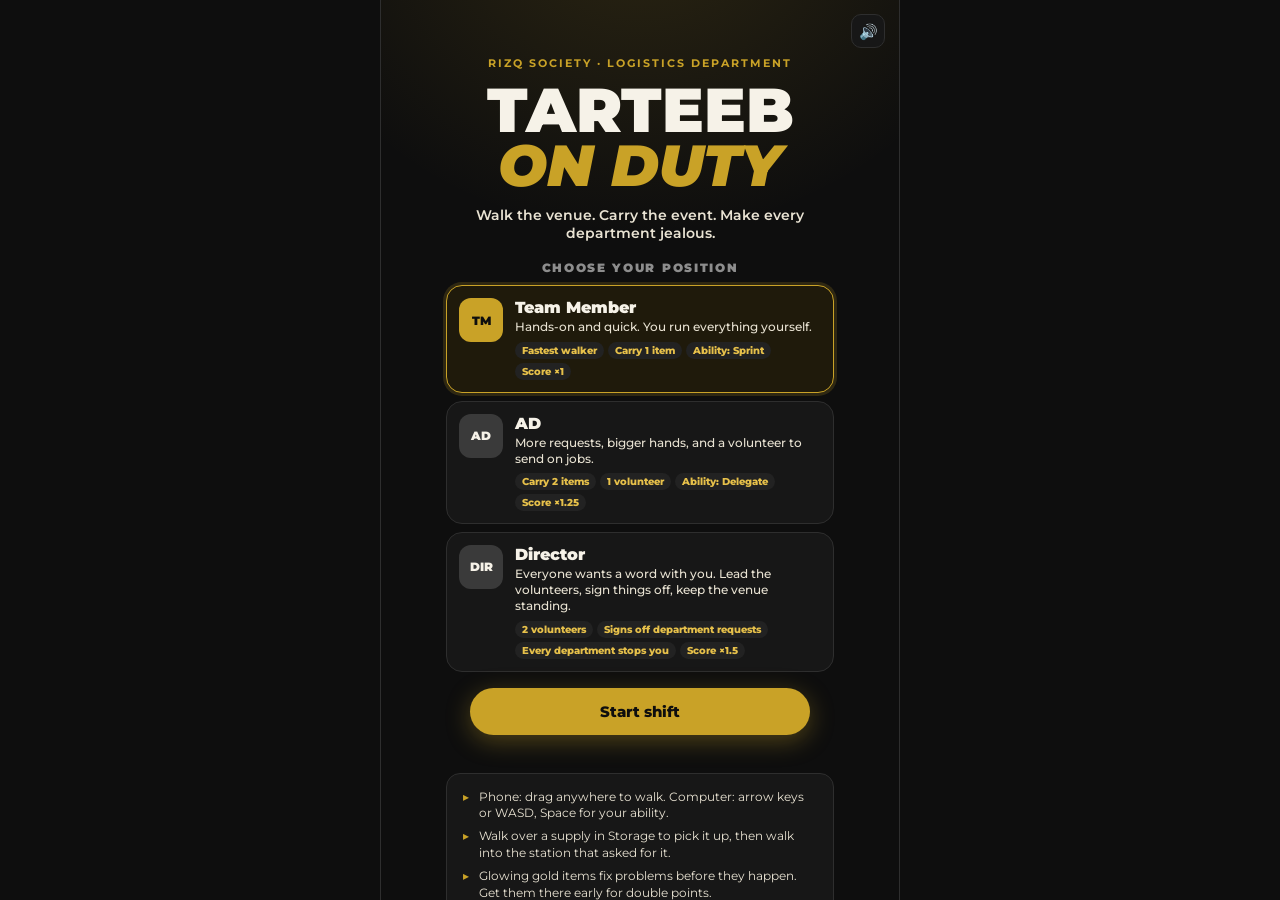
==== tarteeb-world/index.html @ 691866de "Add Tarteeb: On Duty, a 2D walk-around game with positions Top-down venue game in tarteeb-world/: wa" ====
<!doctype html>
<html lang="en">
<head>
  <meta charset="utf-8">
  <meta name="viewport" content="width=device-width, initial-scale=1, viewport-fit=cover">
  <meta name="theme-color" content="#0E0E0E">
  <title>Tarteeb On Duty</title>
  <meta name="description" content="Walk the venue as a Tarteeb Team Member, AD or Director.">
  <link rel="preconnect" href="https://fonts.googleapis.com">
  <link rel="preconnect" href="https://fonts.gstatic.com" crossorigin>
  <link href="https://fonts.googleapis.com/css2?family=Montserrat:wght@500;600;700;800;900&display=swap" rel="stylesheet">
  <link rel="stylesheet" href="style.css">
</head>
<body>
  <div id="app">

    <!-- START: choose position -->
    <section id="screen-start" class="screen active" aria-label="Start">
      <button class="icon-btn mute-btn start-mute" type="button" aria-label="Mute sound">🔊</button>
      <div class="start-inner">
        <p class="kicker" data-text="meta.org"></p>
        <h1 class="logo"><span class="logo-a">Tarteeb</span><span class="logo-b">On Duty</span></h1>
        <p class="tagline" data-text="meta.tagline"></p>
        <h2 class="section-title" data-text="ui.choosePosition"></h2>
        <div class="positions" id="positions" role="radiogroup"></div>
        <button class="btn btn-primary" id="btn-start" type="button" data-text="ui.startButton"></button>
        <p class="best" id="start-best"></p>
        <ul class="howto" id="howto"></ul>
      </div>
    </section>

    <!-- GAME -->
    <section id="screen-game" class="screen" aria-label="Game">
      <header class="hud">
        <div class="hud-row">
          <span class="badge" id="hud-badge">TM</span>
          <div class="hud-stat"><span class="hud-label" data-text="ui.score"></span><span class="hud-value" id="hud-score">0</span></div>
          <div class="hud-carry"><span class="hud-label" data-text="ui.carrying"></span><span id="hud-carry" class="carry-icons"></span></div>
          <div class="hud-stat hud-timer"><span class="hud-label" data-text="ui.time"></span><span class="hud-value" id="hud-timer">0</span></div>
          <button class="icon-btn mute-btn" type="button" aria-label="Mute sound">🔊</button>
          <button class="icon-btn" id="btn-pause" type="button" aria-label="Pause">⏸</button>
        </div>
        <div class="meter"><div class="meter-fill" id="meter-fill"></div><span class="meter-text" id="meter-text"></span></div>
        <div class="tasks" id="tasks" aria-label="Open requests"></div>
      </header>
      <div id="stage-wrap">
        <canvas id="canvas"></canvas>
        <div id="toasts" aria-live="polite"></div>
        <div id="floaters"></div>
        <button class="ability" id="btn-ability" type="button"><span class="ability-name" id="ability-name"></span><span class="ability-cd" id="ability-cd"></span></button>
      </div>
    </section>

    <!-- RESULTS -->
    <section id="screen-results" class="screen" aria-label="Shift report">
      <div class="res-inner">
        <p class="kicker" data-text="results.kicker"></p>
        <h2 class="res-title" id="res-title"></h2>
        <div class="res-score" id="res-score">0</div>
        <div class="res-best" id="res-best"></div>
        <div class="res-rank"><span class="hud-label" data-text="results.rankLabel"></span><span id="res-rank"></span></div>
        <table class="res-table" id="res-table"></table>
        <p class="res-final" id="res-final"></p>
        <div class="res-actions">
          <button class="btn btn-primary" id="btn-again" type="button" data-text="results.again"></button>
          <button class="btn btn-ghost" id="btn-change" type="button" data-text="results.change"></button>
          <button class="btn btn-ghost" id="btn-share" type="button" data-text="results.challenge"></button>
        </div>
        <p class="share-status" id="share-status" aria-live="polite"></p>
        <textarea class="share-fallback" id="share-fallback" readonly hidden rows="3" aria-label="Share text"></textarea>
      </div>
    </section>

    <div id="overlay" class="overlay" hidden>
      <div class="card" role="dialog" aria-modal="true">
        <h2 class="card-title" id="card-title"></h2>
        <p class="card-body" id="card-body"></p>
        <div class="card-actions" id="card-actions"></div>
      </div>
    </div>
    <div id="confetti" aria-hidden="true"></div>
  </div>

  <script src="content.js"></script>
  <script src="game.js"></script>
</body>
</html>
---- tarteeb-world/style.css ----
:root {
  --gold: #C9A227;
  --gold-hi: #E6C04A;
  --gold-lo: #8C6F12;
  --ink: #0E0E0E;
  --ink-2: #171717;
  --ink-3: #222222;
  --line: #2E2E2E;
  --paper: #F6F2E8;
  --paper-2: #E9E3D3;
  --grey: #8D8D8D;
  --grey-2: #5E5E5E;
  --grey-3: #3A3A3A;
  --good: #43C47E;
  --bad: #E5484D;
  --font: 'Montserrat', system-ui, -apple-system, 'Segoe UI', Roboto, sans-serif;
}
* { box-sizing: border-box; }
html, body { margin: 0; height: 100%; background: var(--ink); color: var(--paper); font-family: var(--font); overflow: hidden; overscroll-behavior: none; -webkit-tap-highlight-color: transparent; }
button { font-family: inherit; }
#app { position: relative; width: 100%; max-width: 520px; height: 100vh; height: 100dvh; margin: 0 auto; overflow: hidden; user-select: none; -webkit-user-select: none; background: radial-gradient(120% 60% at 50% -10%, rgba(201,162,39,.16), transparent 60%), var(--ink); }
@media (min-width: 521px) { #app { border-left: 1px solid var(--line); border-right: 1px solid var(--line); } }
.screen { position: absolute; inset: 0; display: none; }
.screen.active { display: flex; }

.btn { appearance: none; border: 0; border-radius: 999px; padding: 14px 26px; font-size: 15px; font-weight: 800; cursor: pointer; transition: transform .12s ease, background .2s ease; }
.btn:active { transform: scale(.96); }
.btn-primary { background: var(--gold); color: var(--ink); box-shadow: 0 6px 24px rgba(201,162,39,.35); }
.btn-primary:hover { background: var(--gold-hi); }
.btn-ghost { background: transparent; color: var(--paper); border: 1.5px solid var(--grey-3); }
.icon-btn { appearance: none; border: 1px solid var(--line); background: var(--ink-2); color: var(--paper); width: 34px; height: 34px; border-radius: 10px; font-size: 15px; cursor: pointer; flex: none; }
.mute-btn.muted { color: var(--grey); }

/* START */
#screen-start { overflow-y: auto; touch-action: pan-y; justify-content: center; }
.start-inner { width: 100%; max-width: 420px; padding: 56px 16px 32px; padding-top: max(56px, calc(env(safe-area-inset-top) + 44px)); text-align: center; }
.start-mute { position: absolute; top: max(14px, env(safe-area-inset-top)); right: 14px; z-index: 2; }
.kicker { color: var(--gold); font-size: 11px; font-weight: 700; letter-spacing: .18em; text-transform: uppercase; margin: 0 0 12px; }
.logo { margin: 0; line-height: .92; font-weight: 900; text-transform: uppercase; }
.logo-a { display: block; font-size: clamp(44px, 14vw, 62px); }
.logo-b { display: block; font-size: clamp(40px, 13vw, 58px); color: var(--gold); font-style: italic; }
.tagline { color: var(--paper-2); font-size: 14px; font-weight: 600; margin: 14px auto 18px; max-width: 330px; }
.section-title { font-size: 12px; font-weight: 900; text-transform: uppercase; letter-spacing: .14em; color: var(--grey); margin: 0 0 10px; }
.positions { display: flex; flex-direction: column; gap: 8px; margin-bottom: 16px; text-align: left; }
.pos {
  appearance: none; width: 100%; display: flex; gap: 12px; align-items: flex-start; cursor: pointer;
  padding: 12px; border-radius: 16px; background: var(--ink-2); border: 1.5px solid var(--line); color: var(--paper); text-align: left;
  transition: border-color .15s ease, background .15s ease;
}
.pos[aria-checked="true"] { border-color: var(--gold); background: #1f1a0b; box-shadow: 0 0 0 3px rgba(201,162,39,.18); }
.pos-badge { flex: none; width: 44px; height: 44px; border-radius: 12px; background: var(--grey-3); color: var(--paper); display: flex; align-items: center; justify-content: center; font-weight: 900; font-size: 12px; }
.pos[aria-checked="true"] .pos-badge { background: var(--gold); color: var(--ink); }
.pos-info { flex: 1; min-width: 0; }
.pos-name { display: block; font-size: 16px; font-weight: 900; }
.pos-blurb { display: block; font-size: 12px; font-weight: 500; color: var(--paper-2); margin: 2px 0 6px; line-height: 1.35; }
.pos-perks { display: flex; flex-wrap: wrap; gap: 4px; }
.pos-perks span { font-size: 10px; font-weight: 800; padding: 2px 7px; border-radius: 999px; background: var(--ink-3); color: var(--gold-hi); }
#btn-start { position: sticky; bottom: max(14px, env(safe-area-inset-bottom)); z-index: 3; width: 100%; max-width: 340px; }
.best { color: var(--grey); font-size: 12px; font-weight: 600; margin: 10px 0 16px; min-height: 1em; }
.howto { list-style: none; margin: 0; padding: 12px 14px; border: 1px solid var(--line); border-radius: 14px; background: var(--ink-2); text-align: left; font-size: 12px; color: var(--paper-2); }
.howto li { padding: 3px 0 3px 18px; position: relative; line-height: 1.4; }
.howto li::before { content: '▸'; position: absolute; left: 2px; color: var(--gold); }

/* HUD */
#screen-game { flex-direction: column; }
.hud { flex: none; padding: 8px 10px 6px; padding-top: max(8px, env(safe-area-inset-top)); border-bottom: 1px solid var(--line); background: var(--ink); z-index: 3; }
.hud-row { display: flex; align-items: center; gap: 8px; }
.badge { flex: none; background: var(--gold); color: var(--ink); font-size: 11px; font-weight: 900; padding: 4px 7px; border-radius: 8px; }
.hud-stat { display: flex; flex-direction: column; min-width: 52px; }
.hud-label { font-size: 9px; font-weight: 700; color: var(--grey); text-transform: uppercase; letter-spacing: .12em; }
.hud-value { font-size: 19px; font-weight: 900; color: var(--gold); font-variant-numeric: tabular-nums; line-height: 1.1; }
.hud-carry { flex: 1; min-width: 0; display: flex; flex-direction: column; align-items: center; }
.carry-icons { font-size: 18px; line-height: 1.2; min-height: 22px; }
.carry-icons .slot { display: inline-block; width: 24px; height: 22px; margin: 0 1px; border-radius: 6px; border: 1px dashed var(--grey-3); vertical-align: middle; }
.carry-icons .slot.full { border: 1px solid var(--gold); background: #231e0d; text-align: center; font-size: 15px; line-height: 20px; }
.hud-timer { align-items: flex-end; }
.hud-timer.urgent .hud-value { color: var(--bad); animation: pulse .5s ease-in-out infinite alternate; }
.meter { position: relative; height: 16px; margin-top: 6px; background: var(--ink-3); border-radius: 999px; overflow: hidden; border: 1px solid var(--line); }
.meter-fill { position: absolute; inset: 0 auto 0 0; width: 0; background: linear-gradient(90deg, var(--gold-lo), var(--gold), var(--gold-hi)); transition: width .25s ease, background .25s ease; }
.meter-fill.low { background: linear-gradient(90deg, #7a1e21, var(--bad)); }
.meter-text { position: absolute; inset: 0; display: flex; align-items: center; justify-content: center; font-size: 9px; font-weight: 800; letter-spacing: .08em; text-transform: uppercase; text-shadow: 0 1px 2px rgba(0,0,0,.7); }
.tasks { display: flex; gap: 5px; margin-top: 6px; min-height: 30px; overflow: hidden; }
.task { position: relative; flex: 0 0 auto; display: flex; align-items: center; gap: 4px; padding: 4px 7px 6px; border-radius: 9px; background: var(--ink-2); border: 1px solid var(--line); font-size: 10px; font-weight: 800; white-space: nowrap; overflow: hidden; }
.task .t-emoji { font-size: 14px; }
.task .t-bar { position: absolute; left: 0; bottom: 0; height: 3px; background: var(--gold); }
.task.fix { border-color: var(--gold); background: #2a220a; }
.task.live { border-color: var(--bad); background: #2a1415; }
.task.live .t-bar { background: var(--bad); }
.task.urgent .t-bar { background: var(--bad); }

/* PLAYFIELD */
#stage-wrap { position: relative; flex: 1; min-height: 0; touch-action: none; }
#canvas { position: absolute; inset: 0; width: 100%; height: 100%; display: block; }
#toasts { position: absolute; top: 8px; left: 8px; right: 8px; z-index: 5; display: flex; flex-direction: column; gap: 5px; pointer-events: none; }
.toast { align-self: flex-start; max-width: 92%; background: #262626; border: 1px solid #3a3a3a; color: #d3d3d3; border-radius: 4px 14px 14px 14px; padding: 6px 10px; font-size: 11.5px; font-weight: 600; line-height: 1.3; box-shadow: 0 8px 20px rgba(0,0,0,.5); animation: toastIn .25s ease both; }
.toast b { display: block; font-size: 9px; font-weight: 800; letter-spacing: .1em; text-transform: uppercase; color: var(--grey); margin-bottom: 1px; }
.toast.gold { background: var(--gold); color: var(--ink); border-color: var(--gold-hi); font-weight: 900; }
.toast.gold b { color: var(--gold-lo); }
.toast.out { animation: toastOut .3s ease forwards; }
#floaters { position: absolute; inset: 0; pointer-events: none; z-index: 4; overflow: hidden; }
.floater { position: absolute; transform: translate(-50%, -50%); font-weight: 900; font-size: 15px; white-space: nowrap; color: var(--gold-hi); text-shadow: 0 2px 6px rgba(0,0,0,.85); animation: floatUp 1s ease-out forwards; }
.floater.bad { color: var(--bad); font-size: 13px; }
.floater.big { font-size: 19px; text-transform: uppercase; }
.ability {
  position: absolute; right: 12px; bottom: max(14px, env(safe-area-inset-bottom)); z-index: 6;
  width: 82px; height: 82px; border-radius: 50%; border: 2px solid var(--gold-hi);
  background: radial-gradient(circle at 35% 30%, var(--gold-hi), var(--gold) 60%, var(--gold-lo));
  color: var(--ink); font-weight: 900; font-size: 12px; cursor: pointer;
  display: flex; flex-direction: column; align-items: center; justify-content: center;
  box-shadow: 0 8px 24px rgba(201,162,39,.4);
}
.ability.cooling { filter: grayscale(.85) brightness(.6); }
.ability-cd { font-size: 16px; }
.shake { animation: shake .35s ease; }

/* RESULTS */
#screen-results { overflow-y: auto; touch-action: pan-y; }
.res-inner { width: 100%; max-width: 420px; margin: 0 auto; padding: 28px 16px 32px; padding-top: max(28px, env(safe-area-inset-top)); text-align: center; }
.res-title { margin: 0 0 8px; font-size: clamp(24px, 7.5vw, 32px); font-weight: 900; text-transform: uppercase; line-height: 1.05; }
.res-score { font-size: clamp(44px, 14vw, 60px); font-weight: 900; color: var(--gold); line-height: 1.05; font-variant-numeric: tabular-nums; }
.res-best { font-size: 12px; font-weight: 700; color: var(--grey); min-height: 1.3em; }
.res-best.new { display: inline-block; color: var(--ink); background: var(--gold); border-radius: 999px; padding: 2px 10px; font-weight: 900; }
.res-rank { display: flex; flex-direction: column; align-items: center; margin: 12px 0 14px; }
.res-rank #res-rank { margin-top: 4px; font-size: 18px; font-weight: 900; border: 1.5px solid var(--gold); border-radius: 12px; padding: 6px 14px; }
.res-table { width: 100%; border-collapse: collapse; font-size: 13px; text-align: left; background: var(--ink-2); border: 1px solid var(--line); border-radius: 14px; overflow: hidden; }
.res-table td { padding: 8px 12px; border-bottom: 1px solid var(--line); }
.res-table tr:last-child td { border-bottom: 0; }
.res-table td:last-child { text-align: right; font-weight: 900; color: var(--gold-hi); }
.res-final { margin: 18px auto; max-width: 340px; font-size: 16px; font-weight: 900; line-height: 1.3; }
.res-actions { display: flex; flex-direction: column; gap: 10px; max-width: 340px; margin: 0 auto; }
.share-status { min-height: 1.3em; margin: 12px 0 6px; font-size: 13px; font-weight: 800; color: var(--gold); }
.share-status.err { color: var(--paper-2); font-weight: 600; }
.share-fallback { width: 100%; max-width: 340px; font: 600 13px var(--font); padding: 10px; border-radius: 10px; border: 1.5px solid var(--gold); background: var(--ink-2); color: var(--paper); resize: none; user-select: text; -webkit-user-select: text; }

/* OVERLAY */
.overlay { position: absolute; inset: 0; z-index: 50; display: flex; align-items: center; justify-content: center; padding: 16px; background: rgba(8,8,8,.78); backdrop-filter: blur(4px); -webkit-backdrop-filter: blur(4px); }
.overlay[hidden] { display: none; }
.card { width: 100%; max-width: 360px; background: var(--paper); color: var(--ink); border-radius: 20px; padding: 22px 20px 20px; box-shadow: 0 30px 60px rgba(0,0,0,.6); }
.card-title { margin: 0 0 8px; font-size: 22px; font-weight: 900; }
.card-body { margin: 0; font-size: 14px; line-height: 1.45; color: #2b2b2b; }
.card-actions { display: flex; flex-wrap: wrap; gap: 10px; margin-top: 18px; }
.card-actions .btn { flex: 1 1 auto; }
.card .btn-ghost { color: var(--ink); border-color: #c9c2b0; }

/* CONFETTI */
#confetti { position: absolute; inset: 0; pointer-events: none; z-index: 60; overflow: hidden; }
.confetto { position: absolute; top: -12px; width: 8px; height: 12px; border-radius: 2px; animation: confetto var(--dur, 1.8s) cubic-bezier(.25,.6,.4,1) forwards; }

@keyframes pulse { from { opacity: 1; } to { opacity: .55; } }
@keyframes toastIn { from { opacity: 0; transform: translateY(-8px); } to { opacity: 1; transform: none; } }
@keyframes toastOut { to { opacity: 0; transform: translateY(-6px); } }
@keyframes floatUp { 0% { opacity: 0; margin-top: 4px; } 15% { opacity: 1; } 100% { opacity: 0; margin-top: -40px; } }
@keyframes shake { 0%,100% { transform: translateX(0); } 25% { transform: translateX(-6px); } 50% { transform: translateX(5px); } 75% { transform: translateX(-3px); } }
@keyframes confetto { 0% { transform: translate(0,0) rotate(0); } 100% { transform: translate(var(--dx,0), 105vh) rotate(var(--rot,540deg)); } }
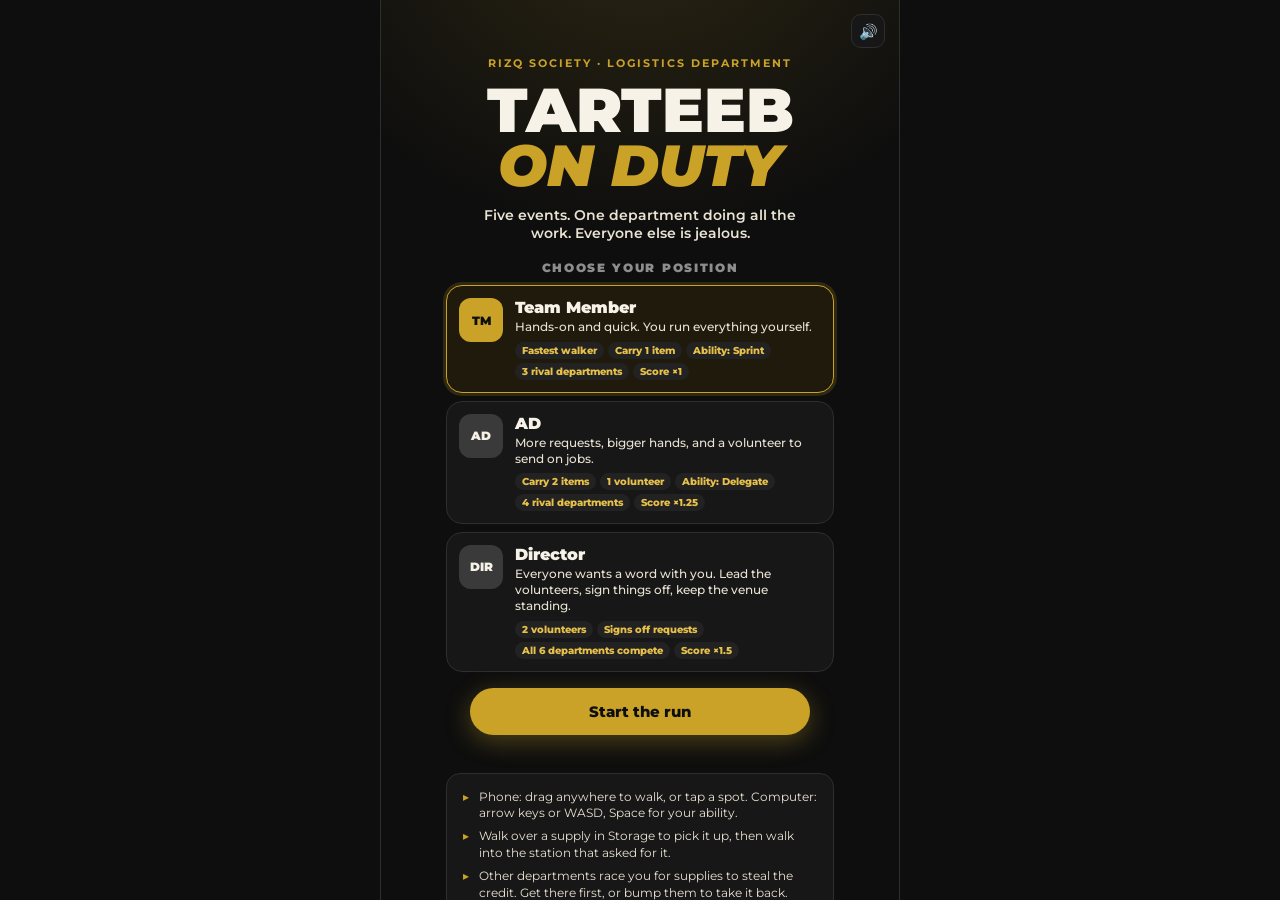
==== commit ed29546a: "On Duty: five shifts, department competition and showdown Reuses Tarteeb Rush's five events as walka" ====
--- a/tarteeb-world/index.html
+++ b/tarteeb-world/index.html
@@ -5,7 +5,7 @@
   <meta name="viewport" content="width=device-width, initial-scale=1, viewport-fit=cover">
   <meta name="theme-color" content="#0E0E0E">
   <title>Tarteeb On Duty</title>
-  <meta name="description" content="Walk the venue as a Tarteeb Team Member, AD or Director.">
+  <meta name="description" content="Walk the venue as a Tarteeb Team Member, AD or Director across five events while every other department gets jealous.">
   <link rel="preconnect" href="https://fonts.googleapis.com">
   <link rel="preconnect" href="https://fonts.gstatic.com" crossorigin>
   <link href="https://fonts.googleapis.com/css2?family=Montserrat:wght@500;600;700;800;900&display=swap" rel="stylesheet">
@@ -41,6 +41,7 @@
           <button class="icon-btn" id="btn-pause" type="button" aria-label="Pause">⏸</button>
         </div>
         <div class="meter"><div class="meter-fill" id="meter-fill"></div><span class="meter-text" id="meter-text"></span></div>
+        <div class="board" id="board" aria-label="Department scoreboard"></div>
         <div class="tasks" id="tasks" aria-label="Open requests"></div>
       </header>
       <div id="stage-wrap">
@@ -59,8 +60,14 @@
         <div class="res-score" id="res-score">0</div>
         <div class="res-best" id="res-best"></div>
         <div class="res-rank"><span class="hud-label" data-text="results.rankLabel"></span><span id="res-rank"></span></div>
+        <div class="chart">
+          <h3 class="chart-title" data-text="results.chartTitle"></h3>
+          <div id="chart"></div>
+          <p class="chart-foot" data-text="results.footnote"></p>
+        </div>
         <table class="res-table" id="res-table"></table>
         <p class="res-final" id="res-final"></p>
+        <p class="res-final-sub" id="res-final-sub"></p>
         <div class="res-actions">
           <button class="btn btn-primary" id="btn-again" type="button" data-text="results.again"></button>
           <button class="btn btn-ghost" id="btn-change" type="button" data-text="results.change"></button>
@@ -73,8 +80,9 @@
 
     <div id="overlay" class="overlay" hidden>
       <div class="card" role="dialog" aria-modal="true">
+        <p class="card-kicker" id="card-kicker"></p>
         <h2 class="card-title" id="card-title"></h2>
-        <p class="card-body" id="card-body"></p>
+        <div class="card-body" id="card-body"></div>
         <div class="card-actions" id="card-actions"></div>
       </div>
     </div>
--- a/tarteeb-world/style.css
+++ b/tarteeb-world/style.css
@@ -79,6 +79,12 @@
 .meter-fill { position: absolute; inset: 0 auto 0 0; width: 0; background: linear-gradient(90deg, var(--gold-lo), var(--gold), var(--gold-hi)); transition: width .25s ease, background .25s ease; }
 .meter-fill.low { background: linear-gradient(90deg, #7a1e21, var(--bad)); }
 .meter-text { position: absolute; inset: 0; display: flex; align-items: center; justify-content: center; font-size: 9px; font-weight: 800; letter-spacing: .08em; text-transform: uppercase; text-shadow: 0 1px 2px rgba(0,0,0,.7); }
+.board { display: flex; gap: 10px; margin-top: 5px; overflow: hidden; white-space: nowrap; font-size: 10px; font-weight: 700; color: var(--grey); mask-image: linear-gradient(90deg, #000 85%, transparent); -webkit-mask-image: linear-gradient(90deg, #000 85%, transparent); }
+.board span { flex: none; }
+.board b { font-weight: 900; color: var(--grey-2); margin-right: 3px; }
+.board .lead { color: var(--gold-hi); }
+.board .lead b { color: var(--gold); }
+.board .bump { animation: boardBump .5s ease; }
 .tasks { display: flex; gap: 5px; margin-top: 6px; min-height: 30px; overflow: hidden; }
 .task { position: relative; flex: 0 0 auto; display: flex; align-items: center; gap: 4px; padding: 4px 7px 6px; border-radius: 9px; background: var(--ink-2); border: 1px solid var(--line); font-size: 10px; font-weight: 800; white-space: nowrap; overflow: hidden; }
 .task .t-emoji { font-size: 14px; }
@@ -126,6 +132,24 @@
 .res-table td { padding: 8px 12px; border-bottom: 1px solid var(--line); }
 .res-table tr:last-child td { border-bottom: 0; }
 .res-table td:last-child { text-align: right; font-weight: 900; color: var(--gold-hi); }
+.chart { margin: 4px 0 16px; padding: 14px 12px 10px; background: var(--ink-2); border: 1px solid var(--line); border-radius: 18px; text-align: left; overflow: hidden; }
+.chart-title { margin: 0 0 10px; font-size: 12.5px; font-weight: 900; text-transform: uppercase; letter-spacing: .08em; }
+.chart-group { margin-bottom: 12px; }
+.chart-head { display: flex; justify-content: space-between; align-items: baseline; margin-bottom: 5px; gap: 8px; }
+.chart-cat { font-size: 10.5px; font-weight: 900; color: var(--gold); letter-spacing: .1em; text-transform: uppercase; }
+.chart-val { font-size: 10.5px; font-weight: 800; color: var(--paper-2); }
+.bar-row { display: flex; align-items: center; gap: 8px; height: 14px; margin: 3px 0; }
+.bar-name { width: 96px; flex: none; font-size: 9.5px; font-weight: 700; color: var(--grey); white-space: nowrap; overflow: hidden; text-overflow: ellipsis; }
+.bar-row.us .bar-name { color: var(--gold); font-weight: 900; }
+.bar-track { position: relative; flex: 1; height: 9px; background: rgba(255,255,255,.04); border-radius: 999px; }
+.bar-row.us .bar-track { height: 13px; }
+.bar-fill { position: absolute; left: 0; top: 0; bottom: 0; width: 0; border-radius: 999px; background: var(--grey-3); transition: width 1.2s cubic-bezier(.2,.9,.3,1); }
+.bar-row.us .bar-fill { background: linear-gradient(90deg, var(--gold-lo), var(--gold), var(--gold-hi)); box-shadow: 0 0 14px rgba(201,162,39,.6); transition-duration: 1.6s; }
+.bar-status { position: absolute; top: 50%; transform: translateY(-50%); font-size: 8.5px; font-weight: 600; color: var(--grey-2); white-space: nowrap; opacity: 0; transition: opacity .3s ease .9s; }
+.bar-off { position: absolute; right: 6px; top: 50%; transform: translateY(-50%); z-index: 1; font-size: 7.5px; font-weight: 900; color: var(--ink); text-transform: uppercase; white-space: nowrap; opacity: 0; transition: opacity .3s ease 1.3s; }
+.chart.go .bar-status, .chart.go .bar-off { opacity: 1; }
+.chart-foot { margin: 2px 0 0; font-size: 9.5px; font-style: italic; color: var(--grey); }
+.res-final-sub { margin: -10px 0 18px; font-size: 14px; font-weight: 700; color: var(--grey); }
 .res-final { margin: 18px auto; max-width: 340px; font-size: 16px; font-weight: 900; line-height: 1.3; }
 .res-actions { display: flex; flex-direction: column; gap: 10px; max-width: 340px; margin: 0 auto; }
 .share-status { min-height: 1.3em; margin: 12px 0 6px; font-size: 13px; font-weight: 800; color: var(--gold); }
@@ -135,10 +159,29 @@
 /* OVERLAY */
 .overlay { position: absolute; inset: 0; z-index: 50; display: flex; align-items: center; justify-content: center; padding: 16px; background: rgba(8,8,8,.78); backdrop-filter: blur(4px); -webkit-backdrop-filter: blur(4px); }
 .overlay[hidden] { display: none; }
-.card { width: 100%; max-width: 360px; background: var(--paper); color: var(--ink); border-radius: 20px; padding: 22px 20px 20px; box-shadow: 0 30px 60px rgba(0,0,0,.6); }
-.card-title { margin: 0 0 8px; font-size: 22px; font-weight: 900; }
+.card { width: 100%; max-width: 380px; max-height: 100%; overflow-y: auto; background: var(--paper); color: var(--ink); border-radius: 20px; padding: 22px 20px 20px; box-shadow: 0 30px 60px rgba(0,0,0,.6); }
+.card-kicker { margin: 0 0 4px; font-size: 11px; font-weight: 800; letter-spacing: .16em; text-transform: uppercase; color: var(--gold-lo); }
+.card-kicker:empty { display: none; }
+.card-title { margin: 0 0 10px; font-size: 22px; font-weight: 900; line-height: 1.1; }
 .card-body { margin: 0; font-size: 14px; line-height: 1.45; color: #2b2b2b; }
-.card-actions { display: flex; flex-wrap: wrap; gap: 10px; margin-top: 18px; }
+.card-body p { margin: 0 0 8px; }
+.card-quote { font-size: 15.5px; font-weight: 700; color: var(--ink); border-left: 4px solid var(--gold); padding-left: 12px; }
+.card-howto { font-size: 13px; font-weight: 700; color: var(--gold-lo); background: #efe6cc; border-radius: 10px; padding: 8px 10px; }
+.card-stats { font-size: 12.5px; font-weight: 700; color: #4a4536; }
+.roast-wrap { margin: 12px 0 4px; }
+.roast-kicker { display: block; font-size: 10px; font-weight: 900; letter-spacing: .14em; text-transform: uppercase; color: #8a8270; margin-bottom: 6px; }
+.roast-them, .roast-us { border-radius: 12px; padding: 10px 12px; }
+.roast-them { background: #262626; color: #c4c4c4; }
+.roast-us { margin-top: 8px; background: var(--gold); color: var(--ink); transform: rotate(-1deg); }
+.roast-dept { display: block; font-size: 9.5px; font-weight: 900; letter-spacing: .14em; text-transform: uppercase; margin-bottom: 4px; opacity: .85; }
+.roast-line { margin: 0 !important; font-size: 14px; font-weight: 800; line-height: 1.3; }
+.roast-them .roast-line { font-weight: 600; }
+.upnext { margin-top: 12px; padding-top: 10px; border-top: 1px dashed #cfc6b0; }
+.upnext-kicker { display: block; font-size: 10px; font-weight: 900; letter-spacing: .14em; text-transform: uppercase; color: var(--gold-lo); }
+.upnext-title { display: block; font-size: 17px; font-weight: 900; margin: 2px 0 4px; color: var(--ink); }
+.upnext p { margin: 0 0 4px !important; }
+.upnext-how { font-size: 12.5px; font-weight: 700; color: var(--gold-lo); }
+.card-actions { display: flex; flex-wrap: wrap; gap: 10px; margin-top: 16px; position: sticky; bottom: -20px; padding: 10px 0 20px; margin-bottom: -20px; background: linear-gradient(rgba(246,242,232,0), var(--paper) 30%); }
 .card-actions .btn { flex: 1 1 auto; }
 .card .btn-ghost { color: var(--ink); border-color: #c9c2b0; }
 
@@ -146,6 +189,7 @@
 #confetti { position: absolute; inset: 0; pointer-events: none; z-index: 60; overflow: hidden; }
 .confetto { position: absolute; top: -12px; width: 8px; height: 12px; border-radius: 2px; animation: confetto var(--dur, 1.8s) cubic-bezier(.25,.6,.4,1) forwards; }
 
+@keyframes boardBump { 0% { transform: scale(1); } 40% { transform: scale(1.12); color: var(--bad); } 100% { transform: scale(1); } }
 @keyframes pulse { from { opacity: 1; } to { opacity: .55; } }
 @keyframes toastIn { from { opacity: 0; transform: translateY(-8px); } to { opacity: 1; transform: none; } }
 @keyframes toastOut { to { opacity: 0; transform: translateY(-6px); } }
